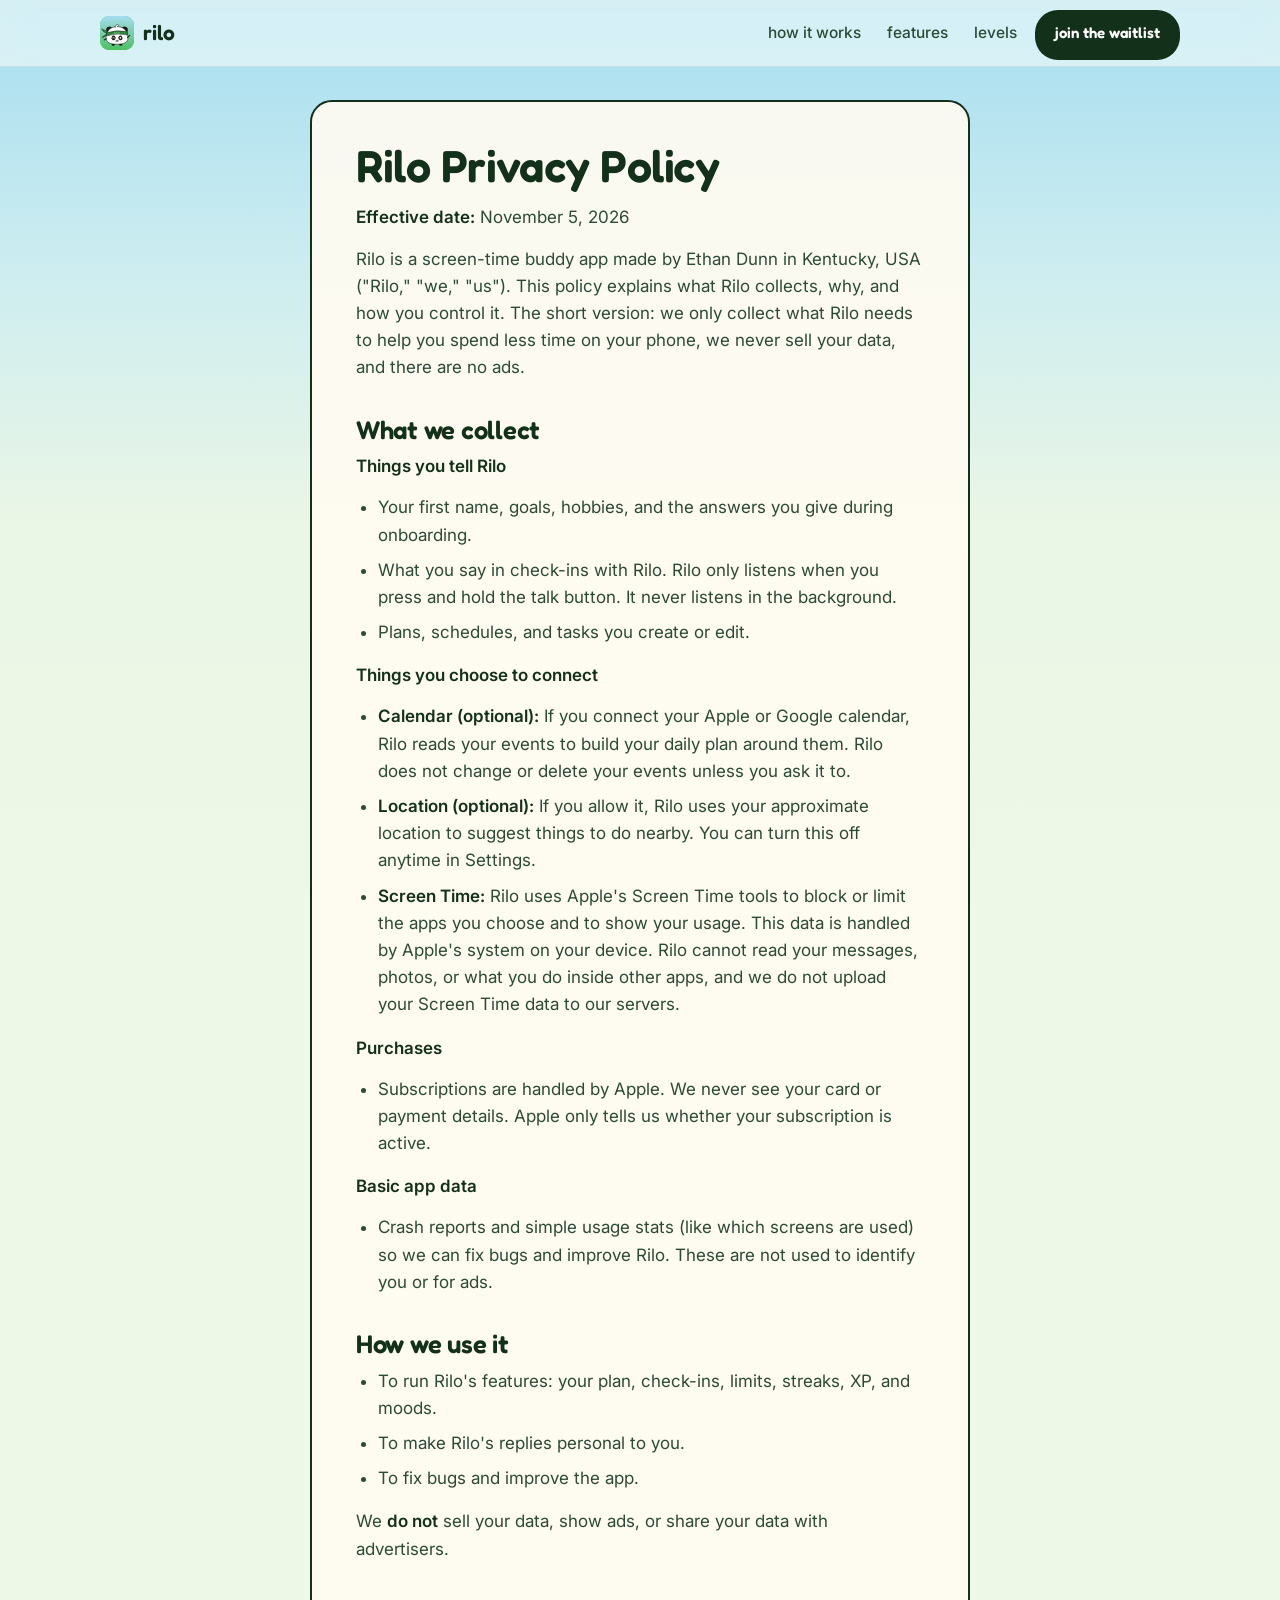
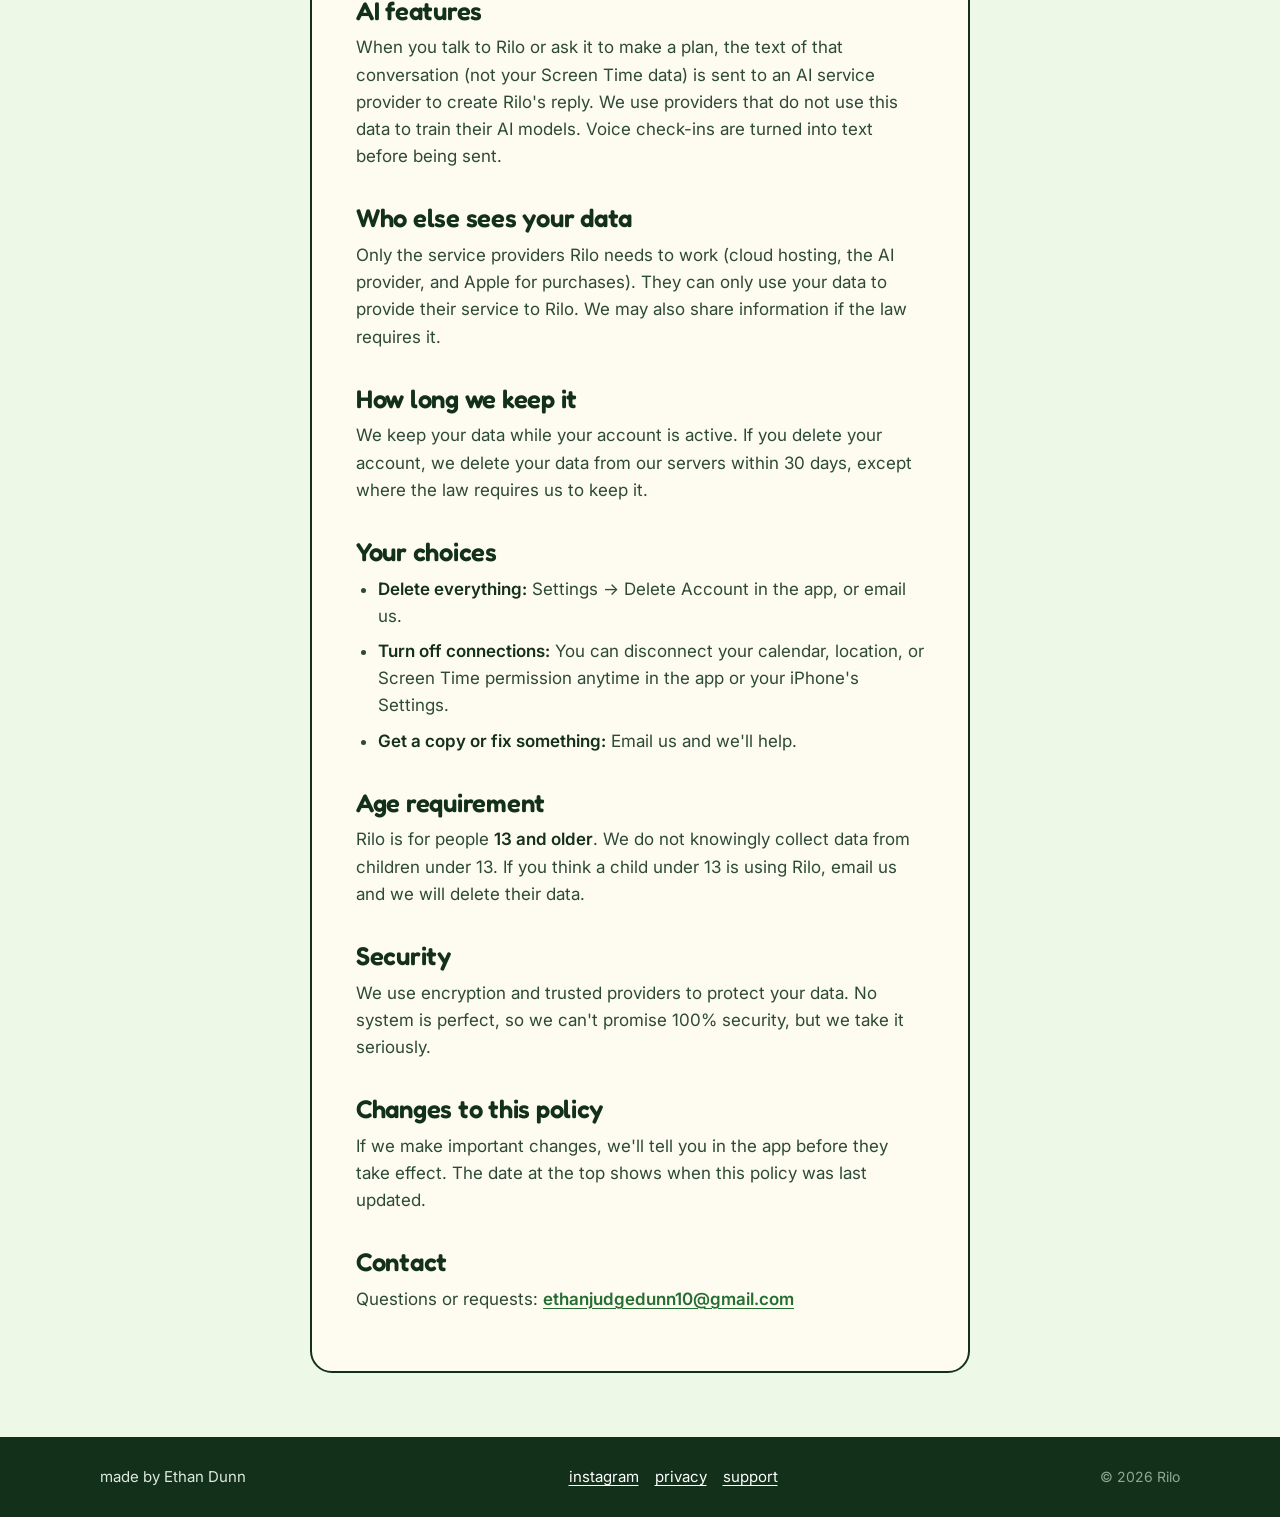
==== privacy/index.html @ 08d53e25 "Add privacy and support pages, linked from the footer Co-Authored-By: Claude Opus 5.5 <noreply@anthr" ====
<!doctype html>
<html lang="en">
<head>
<meta charset="utf-8">
<meta name="viewport" content="width=device-width, initial-scale=1, viewport-fit=cover">
<title>Privacy Policy · Rilo</title>
<meta name="description" content="Rilo's privacy policy: what Rilo collects, why, and how you control it.">
<meta name="theme-color" content="#A6DDF0">

<link rel="icon" href="/img/favicon.svg" type="image/svg+xml">
<link rel="icon" href="/img/favicon-32.png" sizes="32x32">
<link rel="apple-touch-icon" href="/img/apple-touch-icon.png">

<link rel="preconnect" href="https://fonts.googleapis.com">
<link rel="preconnect" href="https://fonts.gstatic.com" crossorigin>
<link href="https://fonts.googleapis.com/css2?family=Fredoka:wght@500;600;700&family=Inter:wght@400;500;600;700&display=swap" rel="stylesheet">
<link rel="stylesheet" href="/css/style.css">
</head>
<body>

<a class="skip-link" href="#main">skip to content</a>

<div class="world" aria-hidden="true">
  <div class="sky is-on" data-theme="grass"></div>
</div>

<header class="nav">
  <div class="nav__in">
    <a class="nav__brand" href="/">
      <img src="/img/favicon.svg" alt="" width="34" height="34" class="nav__icon">
      <span>rilo</span>
    </a>
    <nav class="nav__links" aria-label="sections">
      <a href="/#how">how it works</a>
      <a href="/#features">features</a>
      <a href="/#levels">levels</a>
    </nav>
    <a class="btn btn--sm nav__wait" href="/#waitlist">join the waitlist</a>
  </div>
</header>

<main id="main" class="doc">
  <div class="wrap wrap--narrow">
    <article class="doc__card">

<h1>Rilo Privacy Policy</h1>

<p><strong>Effective date:</strong> November 5, 2026</p>

<p>Rilo is a screen-time buddy app made by Ethan Dunn in Kentucky, USA ("Rilo," "we," "us"). This policy explains what Rilo collects, why, and how you control it. The short version: we only collect what Rilo needs to help you spend less time on your phone, we never sell your data, and there are no ads.</p>

<h2>What we collect</h2>

<p><strong>Things you tell Rilo</strong></p>
<ul>
  <li>Your first name, goals, hobbies, and the answers you give during onboarding.</li>
  <li>What you say in check-ins with Rilo. Rilo only listens when you press and hold the talk button. It never listens in the background.</li>
  <li>Plans, schedules, and tasks you create or edit.</li>
</ul>

<p><strong>Things you choose to connect</strong></p>
<ul>
  <li><strong>Calendar (optional):</strong> If you connect your Apple or Google calendar, Rilo reads your events to build your daily plan around them. Rilo does not change or delete your events unless you ask it to.</li>
  <li><strong>Location (optional):</strong> If you allow it, Rilo uses your approximate location to suggest things to do nearby. You can turn this off anytime in Settings.</li>
  <li><strong>Screen Time:</strong> Rilo uses Apple's Screen Time tools to block or limit the apps you choose and to show your usage. This data is handled by Apple's system on your device. Rilo cannot read your messages, photos, or what you do inside other apps, and we do not upload your Screen Time data to our servers.</li>
</ul>

<p><strong>Purchases</strong></p>
<ul>
  <li>Subscriptions are handled by Apple. We never see your card or payment details. Apple only tells us whether your subscription is active.</li>
</ul>

<p><strong>Basic app data</strong></p>
<ul>
  <li>Crash reports and simple usage stats (like which screens are used) so we can fix bugs and improve Rilo. These are not used to identify you or for ads.</li>
</ul>

<h2>How we use it</h2>
<ul>
  <li>To run Rilo's features: your plan, check-ins, limits, streaks, XP, and moods.</li>
  <li>To make Rilo's replies personal to you.</li>
  <li>To fix bugs and improve the app.</li>
</ul>

<p>We <strong>do not</strong> sell your data, show ads, or share your data with advertisers.</p>

<h2>AI features</h2>
<p>When you talk to Rilo or ask it to make a plan, the text of that conversation (not your Screen Time data) is sent to an AI service provider to create Rilo's reply. We use providers that do not use this data to train their AI models. Voice check-ins are turned into text before being sent.</p>

<h2>Who else sees your data</h2>
<p>Only the service providers Rilo needs to work (cloud hosting, the AI provider, and Apple for purchases). They can only use your data to provide their service to Rilo. We may also share information if the law requires it.</p>

<h2>How long we keep it</h2>
<p>We keep your data while your account is active. If you delete your account, we delete your data from our servers within 30 days, except where the law requires us to keep it.</p>

<h2>Your choices</h2>
<ul>
  <li><strong>Delete everything:</strong> Settings → Delete Account in the app, or email us.</li>
  <li><strong>Turn off connections:</strong> You can disconnect your calendar, location, or Screen Time permission anytime in the app or your iPhone's Settings.</li>
  <li><strong>Get a copy or fix something:</strong> Email us and we'll help.</li>
</ul>

<h2>Age requirement</h2>
<p>Rilo is for people <strong>13 and older</strong>. We do not knowingly collect data from children under 13. If you think a child under 13 is using Rilo, email us and we will delete their data.</p>

<h2>Security</h2>
<p>We use encryption and trusted providers to protect your data. No system is perfect, so we can't promise 100% security, but we take it seriously.</p>

<h2>Changes to this policy</h2>
<p>If we make important changes, we'll tell you in the app before they take effect. The date at the top shows when this policy was last updated.</p>

<h2>Contact</h2>
<p>Questions or requests: <strong><a href="mailto:ethanjudgedunn10@gmail.com">ethanjudgedunn10@gmail.com</a></strong></p>

    </article>
  </div>
</main>

<footer class="foot">
  <div class="wrap foot__in">
    <p>made by Ethan Dunn</p>
    <p class="foot__links">
      <a href="https://instagram.com/ethandunnofficial" target="_blank" rel="noopener">instagram</a>
      <a href="/privacy">privacy</a>
      <a href="/support">support</a>
    </p>
    <p class="foot__c">© 2026 Rilo</p>
  </div>
</footer>

</body>
</html>
---- css/style.css ----
/* ───────────────────────────────────────────────────────────
   Rilo — marketing site
   One fixed "world" behind the page wears Rilo's app themes
   (lib/themes.js: grass, bamboo, sakura, sunset, snow). Each
   full-screen scene picks a theme; the world crossfades to it
   and the scene's content fades in.
   ─────────────────────────────────────────────────────────── */

:root{
  --ink:#12301A;
  --ink-2:#2C4A36;
  --ink-3:#3D5A46;
  --card:#FFFBF1;
  --line:#12301A;
  --green-ink:#246E31;

  --radius:22px;
  --wrap:1120px;
  --hills:clamp(104px,13vw,168px);

  --shadow:0 22px 44px rgba(18,48,26,.22);
  --ease:cubic-bezier(.22,.8,.3,1);
}

*,*::before,*::after{box-sizing:border-box}
[hidden]{display:none !important}

html{
  scroll-behavior:smooth;
  scroll-padding-top:70px;
  -webkit-text-size-adjust:100%;
}

body{
  margin:0;
  /* the world paints the real background; this is only the fallback */
  background:#EEF8E6;
  color:var(--ink);
  font-family:Inter,system-ui,-apple-system,"Segoe UI",sans-serif;
  font-size:17px;
  line-height:1.6;
  overflow-x:hidden;
}

h1,h2,h3{
  font-family:Fredoka,Inter,system-ui,sans-serif;
  font-weight:600;
  line-height:1.08;
  letter-spacing:-.01em;
  margin:0;
  text-wrap:balance;
}
h2{font-size:clamp(2rem,6.4vw,3.1rem)}

img{max-width:100%;height:auto;display:block}
a{color:inherit}

.skip-link{
  position:absolute;left:0;top:-80px;z-index:200;
  background:var(--ink);color:#fff;padding:12px 18px;border-radius:0 0 12px 0;
  font-weight:600;
}
.skip-link:focus{top:0}

:focus-visible{outline:3px solid var(--ink);outline-offset:3px;border-radius:6px}

.wrap{width:100%;max-width:var(--wrap);margin-inline:auto;padding-inline:20px}
.wrap--narrow{max-width:700px}
.center{text-align:center}

.sr-only{
  position:absolute;width:1px;height:1px;padding:0;margin:-1px;overflow:hidden;
  clip:rect(0 0 0 0);white-space:nowrap;border:0;
}

/* ───────────────────────── buttons ───────────────────────── */

.btn{
  display:inline-flex;align-items:center;justify-content:center;gap:8px;
  font-family:Fredoka,sans-serif;font-weight:600;
  text-decoration:none;
  background:var(--ink);color:#fff;
  border:2px solid var(--line);
  border-radius:999px;
  box-shadow:0 4px 0 var(--line);
  transition:transform .12s ease,box-shadow .12s ease;
  cursor:pointer;
}
.btn--sm{font-size:15px;padding:9px 18px;min-height:42px}
.btn--lg{font-size:19px;padding:14px 28px;min-height:56px}
.btn:hover{transform:translateY(2px);box-shadow:0 2px 0 var(--line)}
.btn:active{transform:translateY(4px);box-shadow:0 0 0 var(--line)}
.btn--ghost{background:var(--card);color:var(--ink)}

/* ───────────────────────── nav ───────────────────────── */

.nav{
  position:fixed;top:0;left:0;right:0;z-index:100;
  background:rgba(255,253,246,.55);
  backdrop-filter:blur(14px) saturate(1.2);
  -webkit-backdrop-filter:blur(14px) saturate(1.2);
  border-bottom:1px solid rgba(18,48,26,.08);
}
.nav__in{
  width:100%;max-width:var(--wrap);margin-inline:auto;
  padding:10px 20px;
  display:flex;align-items:center;gap:18px;
}
.nav__brand{
  display:flex;align-items:center;gap:9px;
  font-family:Fredoka,sans-serif;font-weight:600;font-size:21px;
  text-decoration:none;margin-right:auto;
}
.nav__icon{border-radius:9px}
.nav__links{display:none;gap:26px;font-weight:500;font-size:15.5px}
.nav__links a{text-decoration:none;color:var(--ink-2)}
.nav__links a:hover{color:var(--ink)}
@media (min-width:860px){.nav__links{display:flex}}

/* the scene dots down the right edge */
.dots{display:none}
@media (min-width:1000px){
  .dots{
    position:fixed;right:22px;top:50%;transform:translateY(-50%);z-index:90;
    display:flex;flex-direction:column;gap:12px;
  }
  .dots a{
    display:block;width:11px;height:11px;border-radius:50%;
    border:2px solid var(--ink);background:transparent;
    transition:background .3s ease,transform .3s var(--ease);
  }
  .dots a.is-on{background:var(--ink);transform:scale(1.25)}
  .dots a:hover{background:rgba(18,48,26,.35)}
}

/* ───────────────────────── the world ───────────────────────── */

.world{position:fixed;inset:0;z-index:-1;pointer-events:none;overflow:hidden}

.sky{
  position:absolute;inset:0;
  opacity:0;
  transition:opacity 1.2s ease;
}
.sky.is-on{opacity:1}
/* decor in a hidden theme doesn't need to keep moving */
.sky:not(.is-on) *{animation-play-state:paused !important}

.sky[data-theme="grass"] {background:linear-gradient(180deg,#A6DDF0 0%,#CDEDF0 30%,#EAF6E6 58%,#EEF8E6 100%)}
.sky[data-theme="bamboo"]{background:linear-gradient(180deg,#FFD7A3 0%,#FFE8C4 26%,#F8F1D9 54%,#EAF5E2 100%)}
.sky[data-theme="sakura"]{background:linear-gradient(180deg,#FFD3E0 0%,#FFE6EE 30%,#FFF4F2 58%,#F1F7EA 100%)}
.sky[data-theme="sunset"]{background:linear-gradient(180deg,#FFB08A 0%,#FFCBA4 28%,#FFE3C8 52%,#F3E9DA 100%)}
.sky[data-theme="snow"]  {background:linear-gradient(180deg,#C9E6FA 0%,#E0F0FB 34%,#F2F8FC 62%,#F6FAFD 100%)}

/* each theme's things drift in slightly as it arrives */
.sky .deco{transform:scale(1.04);transition:transform 1.6s var(--ease)}
.sky.is-on .deco{transform:none}

.w-sun{
  position:absolute;border-radius:50%;
  width:var(--s);height:var(--s);
  background:var(--core);
  box-shadow:0 0 0 calc(var(--s) * .28) var(--glow);
  animation:sun-glow 6s ease-in-out infinite;
}
/* on a phone the high suns tuck into the corner, clear of the headlines */
@media (max-width:759px){
  .w-sun--top{scale:.7;translate:40% -40%}
  .w-sun--top[style*="left"]{translate:-40% -40%}
}

.w-hills{position:absolute;left:0;right:0;bottom:-1px;height:var(--hills)}
.w-hills svg{position:absolute;inset:0;width:100%;height:100%;display:block}
.w-rilo{
  position:absolute;left:5%;bottom:46%;
  width:clamp(64px,8vw,112px);
  filter:drop-shadow(0 6px 10px rgba(18,48,26,.18));
}

.w-bamboo{position:absolute;bottom:0;width:60px;height:auto;transform-origin:50% 100%}
.w-sway{animation:bamboo-sway var(--d,7s) ease-in-out infinite;transform-origin:50% 100%}

.w-branch{
  position:absolute;top:56px;right:-6px;
  width:clamp(220px,32vw,420px);
  transform:scaleX(-1);
}
.w-branch svg{display:block;width:100%;height:auto}

.w-birds{position:absolute;top:16%;left:8%;width:clamp(160px,20vw,280px)}
@media (max-width:759px){.w-birds{top:auto;bottom:calc(var(--hills) + 34%);left:2%;width:130px}}

.w-fall{
  position:absolute;top:0;
  animation:leaf-fall var(--d,13s) linear var(--delay,0s) infinite both;
}
.w-fly{position:absolute;animation:butterfly var(--d,14s) ease-in-out var(--delay,0s) infinite}
.w-fly svg g{transform-origin:11px 8px;animation:flap .35s ease-in-out infinite alternate}

/* ───────────────────────── scenes ───────────────────────── */

.scene{
  position:relative;
  min-height:100vh;min-height:100svh;
  display:flex;align-items:center;
  padding:92px 0 calc(var(--hills) + 24px);
}
.scene > .wrap{width:100%}

/* the fade: everything marked .fx slides up into place when its scene
   arrives, staggered by --i, and fades back out when the scene leaves */
.fx{
  opacity:0;
  transform:translateY(28px);
  transition:
    opacity .8s ease calc(var(--i,0) * 90ms),
    transform .9s var(--ease) calc(var(--i,0) * 90ms);
}
.scene.is-in .fx{opacity:1;transform:none}
/* leaving is quicker and unstaggered so it never lags behind the scroll */
.scene:not(.is-in) .fx{transition-duration:.45s;transition-delay:0s}

.label{
  font-family:Fredoka,sans-serif;
  font-size:12.5px;font-weight:600;
  letter-spacing:.13em;text-transform:uppercase;
  color:var(--green-ink);
  margin:0 0 10px;
}
.lede{color:var(--ink-3);margin:14px 0 0;font-size:1.08rem}

/* ─────────────── the iPhone mockup ───────────────
   The screen is exactly the screenshot's shape (780×1688), so nothing
   is cropped; the bezel is an even border around it. That makes the
   whole phone ~2.08:1, the shape of a real iPhone 15/16. */

.phone{
  position:relative;
  width:100%;
  padding:3.4%;
  background:#0E1510;
  border-radius:16% / 7.7%;
  box-shadow:var(--shadow),0 0 0 1.5px rgba(255,255,255,.22) inset;
}
.phone__screen{
  position:relative;
  aspect-ratio:780/1688;
  border-radius:13.5% / 6.25%;
  overflow:hidden;
  background:#A6DDF0;
  /* keeps the rounded clip on Safari while children animate */
  isolation:isolate;
}
.phone__screen img{
  position:absolute;inset:0;
  width:100%;height:100%;
  object-fit:cover;
}
.phone__island{
  position:absolute;z-index:2;
  top:2.9%;left:50%;transform:translateX(-50%);
  width:27%;aspect-ratio:3.4/1;
  background:#0E1510;
  border-radius:999px;
}

/* screens that crossfade inside one phone */
.scr{opacity:0;transform:scale(1.03);transition:opacity .7s ease,transform 1.2s var(--ease)}
.scr.is-on{opacity:1;transform:none}

/* ───────────────────────── 1 · hero ───────────────────────── */

.scene--hero{padding-top:96px}
.hero{text-align:center}
.hero__title{font-size:clamp(2.4rem,9vw,4.4rem)}
.hero__sub{
  margin:14px auto 0;max-width:30ch;
  font-size:clamp(1.05rem,3.6vw,1.28rem);
  color:var(--ink-2);
}
.hero__cta{
  margin-top:24px;
  display:flex;flex-direction:column;align-items:center;gap:12px;
}
@media (min-width:620px){.hero__cta{flex-direction:row;justify-content:center;gap:14px}}

.fan{
  margin-top:34px;
  display:flex;align-items:flex-end;justify-content:center;
}
.fan__front{z-index:3;width:min(40vw,200px)}
.fan__side{z-index:1;width:min(29vw,160px)}
.fan__side--l{margin-right:-9%}
.fan__side--r{margin-left:-9%}
.fan__side--l .phone{transform:rotate(-8deg)}
.fan__side--r .phone{transform:rotate(8deg)}
@media (min-width:760px){
  .fan__front{width:230px}
  .fan__side{width:185px}
  .fan__side--l{margin-right:-30px}
  .fan__side--r{margin-left:-30px}
}

/* ───────────────────── split scenes ───────────────────── */

.split{display:grid;gap:30px;align-items:center}
.split__text{text-align:center;min-width:0}
.split__art{display:flex;justify-content:center}
.split__art .phone{width:min(48vw,205px)}

@media (min-width:860px){
  .split{grid-template-columns:1.1fr 1fr;gap:64px}
  .split__text{text-align:left}
  .split--flip .split__text{order:2}
  .split--flip .split__art{order:1}
  .split__art .phone{width:245px}
}
/* short screens (landscape laptops): keep the phone inside the view */
@media (min-width:860px) and (max-height:760px){
  .split__art .phone{width:210px}
}

/* ── the step / feature tabs that drive the phone ── */
.tabs{
  list-style:none;margin:26px 0 0;padding:0;
  display:grid;gap:10px;
  text-align:left;
}
.tab{
  position:relative;overflow:hidden;
  width:100%;
  display:flex;align-items:flex-start;gap:14px;
  padding:14px 16px;
  font:inherit;color:inherit;text-align:left;
  background:rgba(255,251,241,.55);
  border:2px solid transparent;
  border-radius:18px;
  cursor:pointer;
  transition:background .35s ease,border-color .35s ease,box-shadow .35s ease;
}
.tab:hover{background:rgba(255,251,241,.8)}
.tab.is-on{
  background:var(--card);
  border-color:var(--line);
  box-shadow:0 4px 0 var(--line);
}
.tab__num{
  flex:0 0 auto;
  width:32px;height:32px;
  display:grid;place-items:center;
  border-radius:50%;
  background:rgba(18,48,26,.12);color:var(--ink);
  font-family:Fredoka,sans-serif;font-weight:600;font-size:16px;
  transition:background .35s ease,color .35s ease;
}
.tab.is-on .tab__num{background:var(--ink);color:#fff}
.tab__body{display:block;min-width:0}
.tab__body b{
  display:block;
  font-family:Fredoka,sans-serif;font-weight:600;font-size:1.15rem;line-height:1.25;
  padding-top:3px;
}
/* the description only opens on the active tab, which keeps the scene short */
.tab__body > span{
  display:block;
  max-height:0;overflow:hidden;opacity:0;
  color:var(--ink-3);font-size:15.5px;line-height:1.45;
  transition:max-height .5s var(--ease),opacity .35s ease,margin .5s var(--ease);
}
.tab.is-on .tab__body > span{max-height:5em;opacity:1;margin-top:4px}

/* the progress line along the bottom of the active tab */
.tab::after{
  content:"";
  position:absolute;left:0;bottom:0;height:3px;width:100%;
  background:var(--green-ink);
  transform:scaleX(0);transform-origin:left;
}
.tab.is-timing::after{animation:tab-fill var(--cycle,4s) linear forwards}
@keyframes tab-fill{to{transform:scaleX(1)}}

/* ───────────────────── 5 · moods + levels ───────────────────── */

.moods{
  list-style:none;margin:26px auto 0;padding:0;
  display:grid;grid-template-columns:repeat(4,1fr);
  gap:10px;max-width:560px;
}
.moods li{
  background:var(--card);
  border:2px solid var(--line);
  border-radius:18px;
  box-shadow:0 4px 0 var(--line);
  padding:10px 4px 8px;
}
.moods img{width:min(16vw,76px);margin:0 auto 4px}
.moods span{font-family:Fredoka,sans-serif;font-weight:600;font-size:13.5px;color:var(--ink-2)}

.sub-h{font-size:clamp(1.5rem,4.6vw,2.1rem);margin-top:44px}

.skins{
  list-style:none;margin:20px calc(50% - 50vw) 0;padding:6px 20px 14px;
  display:flex;gap:12px;
  overflow-x:auto;
  scroll-snap-type:x proximity;
  -webkit-overflow-scrolling:touch;
  scrollbar-width:none;
}
.skins::-webkit-scrollbar{display:none}
.skins li{
  flex:0 0 auto;width:104px;
  scroll-snap-align:center;
  background:var(--card);
  border:2px solid var(--line);
  border-radius:18px;
  box-shadow:0 4px 0 var(--line);
  padding:10px 6px 8px;
}
.skins li.is-max{background:#FFF3C9}
.skins img{width:66px;margin:0 auto 4px}
.skins b{display:block;font-family:Fredoka,sans-serif;font-weight:600;font-size:13px;line-height:1.2}
.skins small{display:block;font-size:12px;color:var(--ink-3);margin-top:2px}
@media (min-width:860px){
  .skins{padding-inline:max(20px,calc(50vw - var(--wrap)/2))}
}

/* ───────────────────── 6 · waitlist + faq ───────────────────── */

.scene--end{align-items:flex-start;padding-top:110px}
.end__rilo{width:clamp(110px,22vw,150px);margin:0 auto 14px}
.wait .lede{max-width:40ch;margin-inline:auto}

.wait__form{
  display:flex;flex-direction:column;gap:12px;
  max-width:540px;margin:22px auto 0;
}
.wait__form input{
  flex:1 1 auto;min-width:0;
  font-family:Inter,sans-serif;font-size:17px;
  color:var(--ink);
  background:var(--card);
  border:2px solid var(--line);
  border-radius:999px;
  box-shadow:0 4px 0 var(--line);
  padding:0 22px;min-height:56px;
}
.wait__form input::placeholder{color:#7D9185}
.wait__form input[aria-invalid="true"]{border-color:#B3261E}
.wait__form .btn{flex:0 0 auto}
@media (min-width:620px){.wait__form{flex-direction:row;align-items:stretch}}

.wait__error{margin:14px auto 0;max-width:540px;font-size:15px;font-weight:500;color:#8C1D18}
.wait__done p{
  margin:22px 0 0;
  font-family:Fredoka,sans-serif;font-weight:600;
  font-size:clamp(1.2rem,4.4vw,1.5rem);
}

.soon{
  display:inline-block;margin:0 0 14px;padding:6px 14px;border-radius:999px;
  background:var(--card);color:var(--ink);border:2px solid var(--ink);
  font-family:Fredoka,sans-serif;font-weight:600;font-size:14px;letter-spacing:.02em;
}

.price{
  margin:30px auto 0;max-width:36ch;
  font-family:Fredoka,sans-serif;font-weight:500;
  font-size:clamp(1.05rem,3.6vw,1.3rem);
  line-height:1.45;color:var(--ink-2);
}
.price strong{font-weight:600;color:var(--ink)}

.faq{display:grid;gap:10px;margin-top:30px;text-align:left}
.q{
  background:rgba(255,251,241,.9);
  border:2px solid var(--line);
  border-radius:18px;
  overflow:hidden;
}
.q summary{
  padding:14px 50px 14px 18px;
  cursor:pointer;
  font-family:Fredoka,sans-serif;font-weight:600;font-size:1.04rem;
  position:relative;list-style:none;
}
.q summary::-webkit-details-marker{display:none}
.q summary::after{
  content:"";
  position:absolute;right:20px;top:50%;
  width:14px;height:14px;
  background:
    linear-gradient(var(--ink),var(--ink)) center/14px 2.5px no-repeat,
    linear-gradient(var(--ink),var(--ink)) center/2.5px 14px no-repeat;
  transform:translateY(-50%);
  transition:transform .25s ease;
}
.q[open] summary::after{
  background:linear-gradient(var(--ink),var(--ink)) center/14px 2.5px no-repeat;
  transform:translateY(-50%) rotate(180deg);
}
.q p{margin:0;padding:0 18px 16px;color:var(--ink-3)}

/* ─────────────── doc pages (/privacy, /support) ─────────────── */

.doc{padding:100px 0 64px}
.doc__card{
  background:rgba(255,251,241,.92);
  border:2px solid var(--line);
  border-radius:var(--radius);
  padding:28px 20px 32px;
}
@media (min-width:620px){.doc__card{padding:40px 44px 44px}}
.doc h1{font-size:clamp(2rem,6.4vw,2.8rem);margin-bottom:14px}
.doc h2{font-size:clamp(1.35rem,4vw,1.6rem);margin:34px 0 10px}
.doc p{margin:0 0 14px;color:var(--ink-2)}
.doc ul{margin:0 0 16px;padding-left:22px;color:var(--ink-2)}
.doc li{margin:0 0 8px}
.doc strong{color:var(--ink);font-weight:600}
.doc a{color:var(--green-ink);text-underline-offset:3px;overflow-wrap:anywhere}

.foot__links{display:flex;gap:16px;justify-content:center}

/* ───────────────────────── footer ───────────────────────── */

.foot{position:relative;background:var(--ink);color:#DCE9DE;padding:28px 0}
.foot__in{display:flex;flex-direction:column;align-items:center;gap:7px;text-align:center;font-size:15px}
.foot p{margin:0}
.foot a{color:#fff;text-decoration:underline;text-underline-offset:3px}
.foot__c{color:#8FA894;font-size:14px}
@media (min-width:620px){.foot__in{flex-direction:row;justify-content:space-between}}

/* ───────────────────────── motion ───────────────────────── */

.float{animation:float 6.5s ease-in-out infinite}
@keyframes float{0%,100%{translate:0 0}50%{translate:0 -12px}}

@keyframes sun-glow{
  0%,100%{opacity:.9;transform:scale(1)}
  50%{opacity:1;transform:scale(1.04)}
}
@keyframes bamboo-sway{
  0%,100%{transform:rotate(-1.2deg)}
  50%{transform:rotate(1.2deg)}
}
@keyframes leaf-fall{
  0%{transform:translate3d(0,-40px,0) rotate(0deg);opacity:0}
  10%{opacity:1}
  50%{transform:translate3d(26px,50vh,0) rotate(160deg)}
  90%{opacity:1}
  100%{transform:translate3d(-10px,105vh,0) rotate(320deg);opacity:0}
}
@keyframes flap{from{transform:scaleX(1)}to{transform:scaleX(.35)}}
@keyframes butterfly{
  0%{transform:translate3d(0,0,0)}
  25%{transform:translate3d(90px,-40px,0)}
  50%{transform:translate3d(160px,10px,0)}
  75%{transform:translate3d(60px,50px,0)}
  100%{transform:translate3d(0,0,0)}
}

/* everything above is decoration — switch it all off on request */
@media (prefers-reduced-motion:reduce){
  html{scroll-behavior:auto}
  .fx{opacity:1;transform:none;transition:none}
  .float{animation:none}
  .w-fall,.w-fly{display:none}
  *,*::before,*::after{
    animation-duration:.001ms !important;
    animation-iteration-count:1 !important;
    transition-duration:.001ms !important;
  }
}
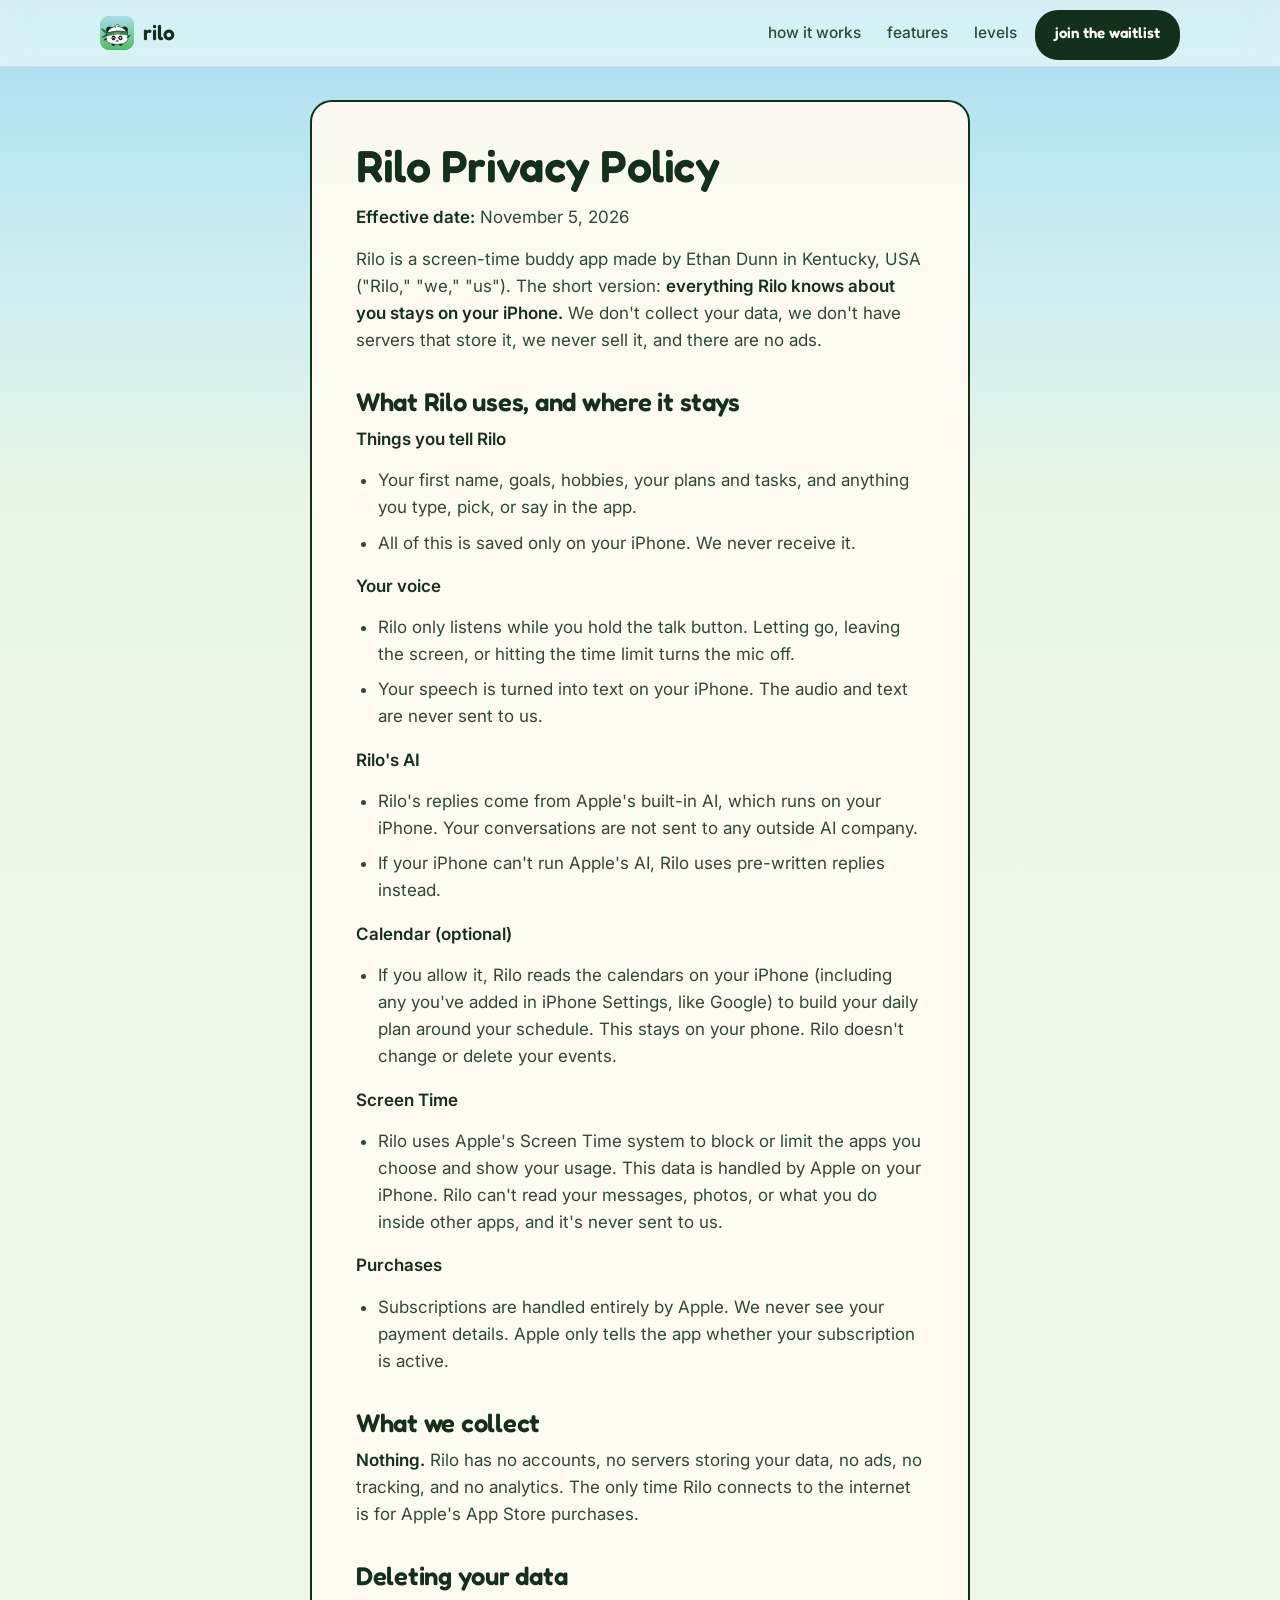
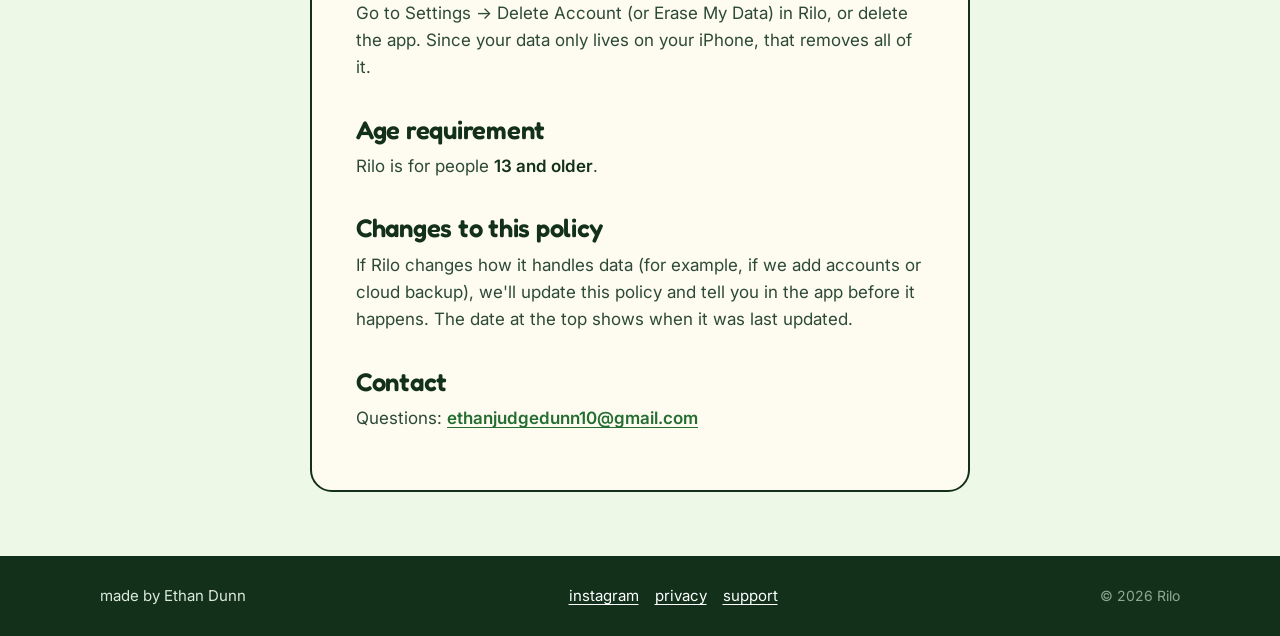
==== commit d641c5ea: "Privacy and support pages: new text (everything stays on the iPhone) Co-Authored-By: Claude Opus 5.5" ====
--- a/privacy/index.html
+++ b/privacy/index.html
@@ -4,7 +4,7 @@
 <meta charset="utf-8">
 <meta name="viewport" content="width=device-width, initial-scale=1, viewport-fit=cover">
 <title>Privacy Policy · Rilo</title>
-<meta name="description" content="Rilo's privacy policy: what Rilo collects, why, and how you control it.">
+<meta name="description" content="Rilo's privacy policy: everything Rilo knows about you stays on your iPhone.">
 <meta name="theme-color" content="#A6DDF0">
 
 <link rel="icon" href="/img/favicon.svg" type="image/svg+xml">
@@ -47,70 +47,57 @@
 
 <p><strong>Effective date:</strong> November 5, 2026</p>
 
-<p>Rilo is a screen-time buddy app made by Ethan Dunn in Kentucky, USA ("Rilo," "we," "us"). This policy explains what Rilo collects, why, and how you control it. The short version: we only collect what Rilo needs to help you spend less time on your phone, we never sell your data, and there are no ads.</p>
+<p>Rilo is a screen-time buddy app made by Ethan Dunn in Kentucky, USA ("Rilo," "we," "us"). The short version: <strong>everything Rilo knows about you stays on your iPhone.</strong> We don't collect your data, we don't have servers that store it, we never sell it, and there are no ads.</p>
 
-<h2>What we collect</h2>
+<h2>What Rilo uses, and where it stays</h2>
 
 <p><strong>Things you tell Rilo</strong></p>
 <ul>
-  <li>Your first name, goals, hobbies, and the answers you give during onboarding.</li>
-  <li>What you say in check-ins with Rilo. Rilo only listens when you press and hold the talk button. It never listens in the background.</li>
-  <li>Plans, schedules, and tasks you create or edit.</li>
+  <li>Your first name, goals, hobbies, your plans and tasks, and anything you type, pick, or say in the app.</li>
+  <li>All of this is saved only on your iPhone. We never receive it.</li>
 </ul>
 
-<p><strong>Things you choose to connect</strong></p>
+<p><strong>Your voice</strong></p>
 <ul>
-  <li><strong>Calendar (optional):</strong> If you connect your Apple or Google calendar, Rilo reads your events to build your daily plan around them. Rilo does not change or delete your events unless you ask it to.</li>
-  <li><strong>Location (optional):</strong> If you allow it, Rilo uses your approximate location to suggest things to do nearby. You can turn this off anytime in Settings.</li>
-  <li><strong>Screen Time:</strong> Rilo uses Apple's Screen Time tools to block or limit the apps you choose and to show your usage. This data is handled by Apple's system on your device. Rilo cannot read your messages, photos, or what you do inside other apps, and we do not upload your Screen Time data to our servers.</li>
+  <li>Rilo only listens while you hold the talk button. Letting go, leaving the screen, or hitting the time limit turns the mic off.</li>
+  <li>Your speech is turned into text on your iPhone. The audio and text are never sent to us.</li>
+</ul>
+
+<p><strong>Rilo's AI</strong></p>
+<ul>
+  <li>Rilo's replies come from Apple's built-in AI, which runs on your iPhone. Your conversations are not sent to any outside AI company.</li>
+  <li>If your iPhone can't run Apple's AI, Rilo uses pre-written replies instead.</li>
+</ul>
+
+<p><strong>Calendar (optional)</strong></p>
+<ul>
+  <li>If you allow it, Rilo reads the calendars on your iPhone (including any you've added in iPhone Settings, like Google) to build your daily plan around your schedule. This stays on your phone. Rilo doesn't change or delete your events.</li>
+</ul>
+
+<p><strong>Screen Time</strong></p>
+<ul>
+  <li>Rilo uses Apple's Screen Time system to block or limit the apps you choose and show your usage. This data is handled by Apple on your iPhone. Rilo can't read your messages, photos, or what you do inside other apps, and it's never sent to us.</li>
 </ul>
 
 <p><strong>Purchases</strong></p>
 <ul>
-  <li>Subscriptions are handled by Apple. We never see your card or payment details. Apple only tells us whether your subscription is active.</li>
+  <li>Subscriptions are handled entirely by Apple. We never see your payment details. Apple only tells the app whether your subscription is active.</li>
 </ul>
 
-<p><strong>Basic app data</strong></p>
-<ul>
-  <li>Crash reports and simple usage stats (like which screens are used) so we can fix bugs and improve Rilo. These are not used to identify you or for ads.</li>
-</ul>
+<h2>What we collect</h2>
+<p><strong>Nothing.</strong> Rilo has no accounts, no servers storing your data, no ads, no tracking, and no analytics. The only time Rilo connects to the internet is for Apple's App Store purchases.</p>
 
-<h2>How we use it</h2>
-<ul>
-  <li>To run Rilo's features: your plan, check-ins, limits, streaks, XP, and moods.</li>
-  <li>To make Rilo's replies personal to you.</li>
-  <li>To fix bugs and improve the app.</li>
-</ul>
-
-<p>We <strong>do not</strong> sell your data, show ads, or share your data with advertisers.</p>
-
-<h2>AI features</h2>
-<p>When you talk to Rilo or ask it to make a plan, the text of that conversation (not your Screen Time data) is sent to an AI service provider to create Rilo's reply. We use providers that do not use this data to train their AI models. Voice check-ins are turned into text before being sent.</p>
-
-<h2>Who else sees your data</h2>
-<p>Only the service providers Rilo needs to work (cloud hosting, the AI provider, and Apple for purchases). They can only use your data to provide their service to Rilo. We may also share information if the law requires it.</p>
-
-<h2>How long we keep it</h2>
-<p>We keep your data while your account is active. If you delete your account, we delete your data from our servers within 30 days, except where the law requires us to keep it.</p>
-
-<h2>Your choices</h2>
-<ul>
-  <li><strong>Delete everything:</strong> Settings → Delete Account in the app, or email us.</li>
-  <li><strong>Turn off connections:</strong> You can disconnect your calendar, location, or Screen Time permission anytime in the app or your iPhone's Settings.</li>
-  <li><strong>Get a copy or fix something:</strong> Email us and we'll help.</li>
-</ul>
+<h2>Deleting your data</h2>
+<p>Go to Settings → Delete Account (or Erase My Data) in Rilo, or delete the app. Since your data only lives on your iPhone, that removes all of it.</p>
 
 <h2>Age requirement</h2>
-<p>Rilo is for people <strong>13 and older</strong>. We do not knowingly collect data from children under 13. If you think a child under 13 is using Rilo, email us and we will delete their data.</p>
-
-<h2>Security</h2>
-<p>We use encryption and trusted providers to protect your data. No system is perfect, so we can't promise 100% security, but we take it seriously.</p>
+<p>Rilo is for people <strong>13 and older</strong>.</p>
 
 <h2>Changes to this policy</h2>
-<p>If we make important changes, we'll tell you in the app before they take effect. The date at the top shows when this policy was last updated.</p>
+<p>If Rilo changes how it handles data (for example, if we add accounts or cloud backup), we'll update this policy and tell you in the app before it happens. The date at the top shows when it was last updated.</p>
 
 <h2>Contact</h2>
-<p>Questions or requests: <strong><a href="mailto:ethanjudgedunn10@gmail.com">ethanjudgedunn10@gmail.com</a></strong></p>
+<p>Questions: <strong><a href="mailto:ethanjudgedunn10@gmail.com">ethanjudgedunn10@gmail.com</a></strong></p>
 
     </article>
   </div>
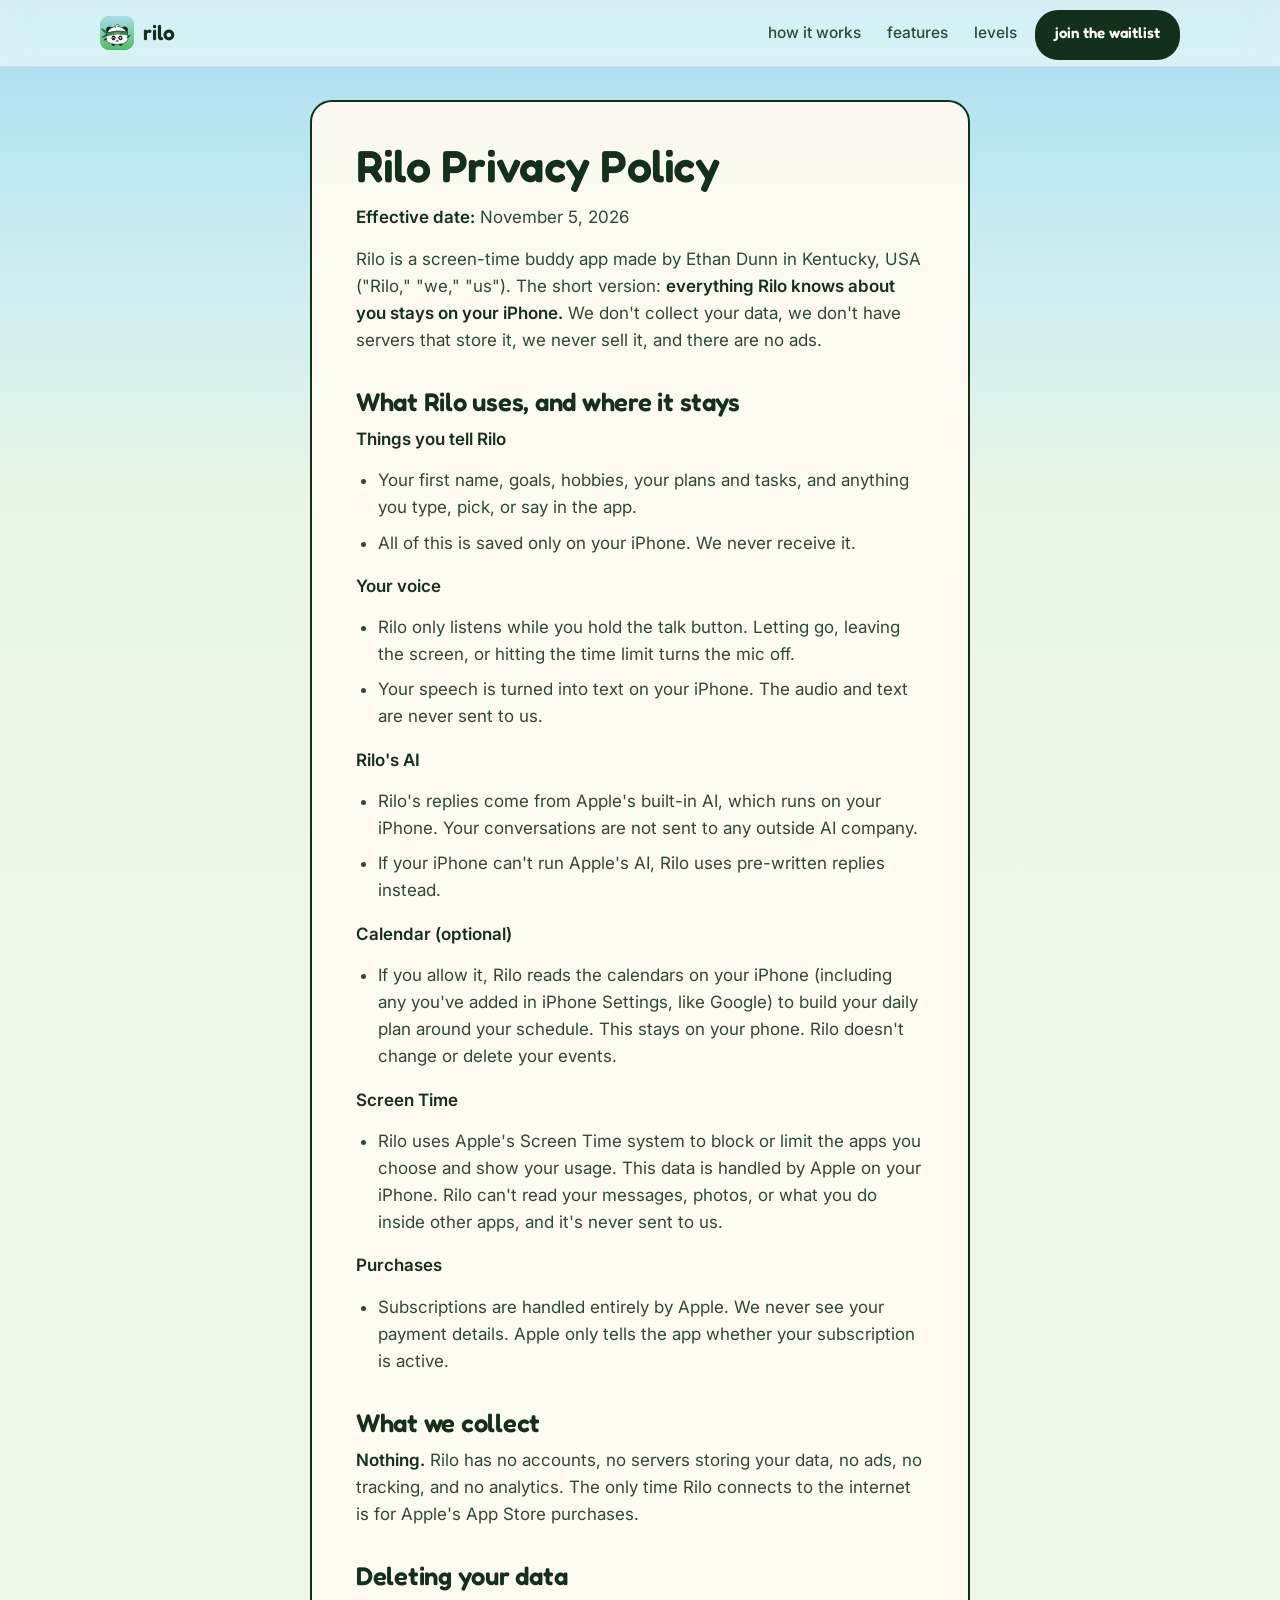
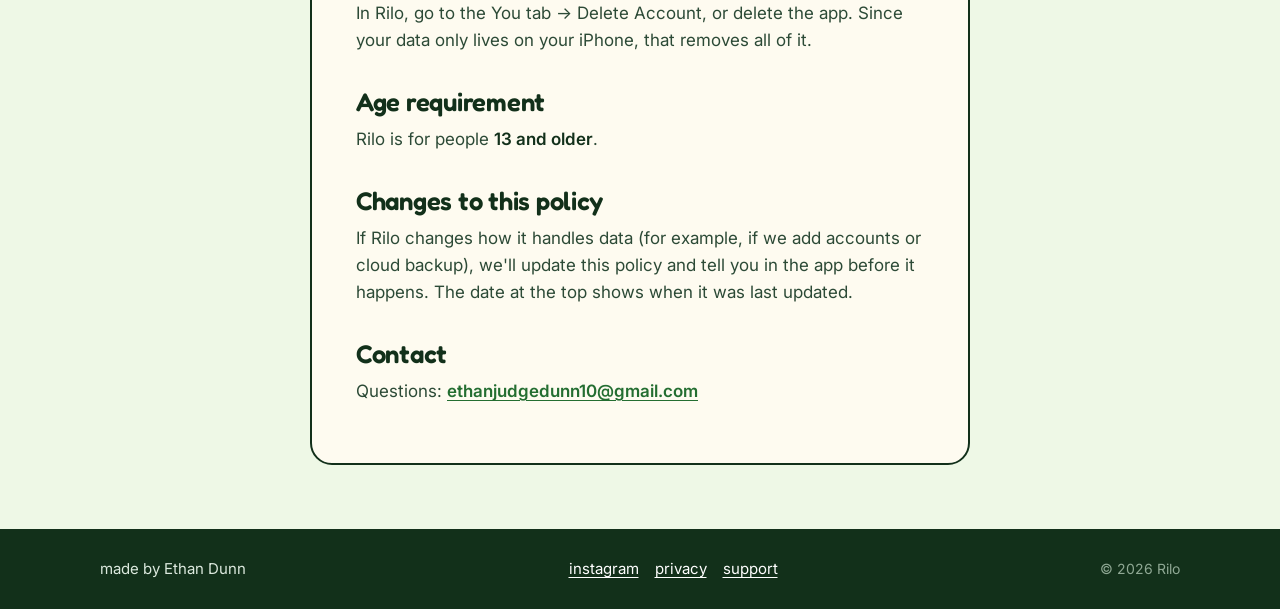
==== commit e34bc1c4: "Privacy + support: point to the You tab (the app has no Settings screen) Co-Authored-By: Claude Opus" ====
--- a/privacy/index.html
+++ b/privacy/index.html
@@ -88,7 +88,7 @@
 <p><strong>Nothing.</strong> Rilo has no accounts, no servers storing your data, no ads, no tracking, and no analytics. The only time Rilo connects to the internet is for Apple's App Store purchases.</p>
 
 <h2>Deleting your data</h2>
-<p>Go to Settings → Delete Account (or Erase My Data) in Rilo, or delete the app. Since your data only lives on your iPhone, that removes all of it.</p>
+<p>In Rilo, go to the You tab → Delete Account, or delete the app. Since your data only lives on your iPhone, that removes all of it.</p>
 
 <h2>Age requirement</h2>
 <p>Rilo is for people <strong>13 and older</strong>.</p>
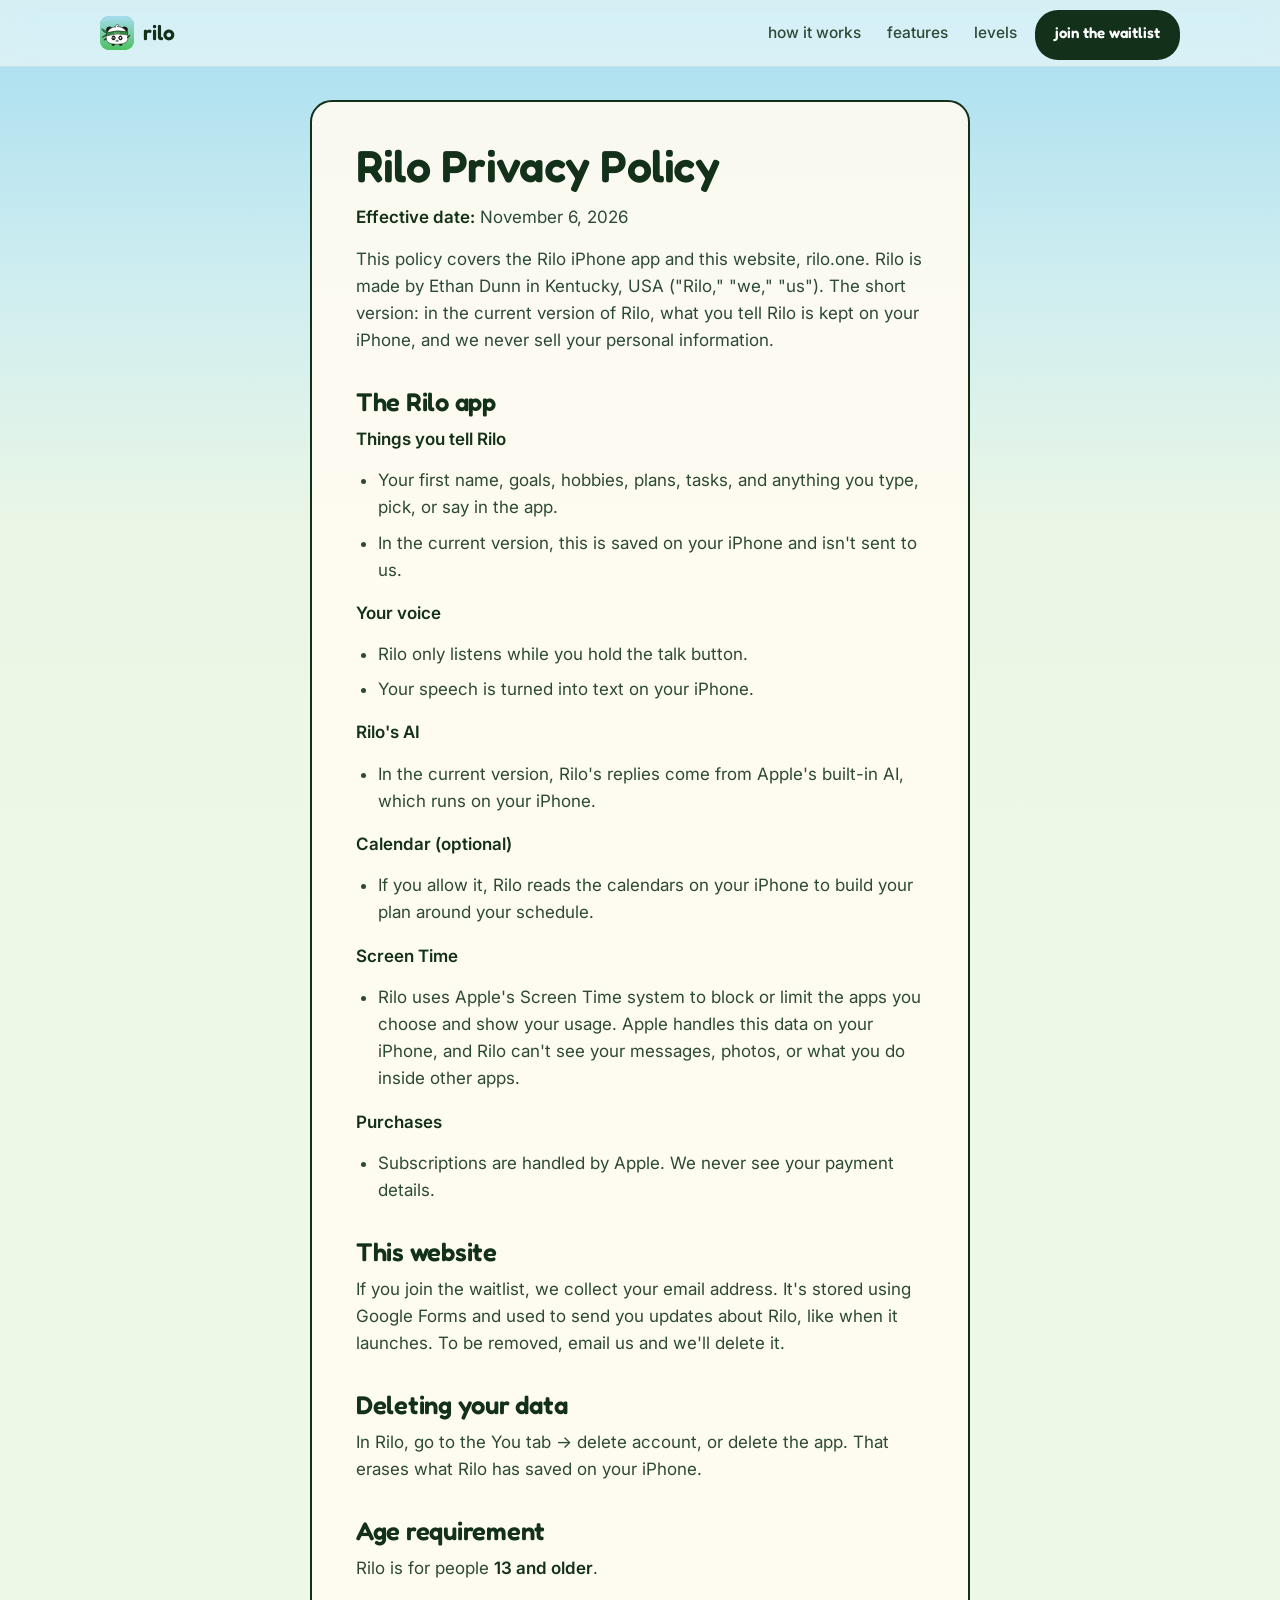
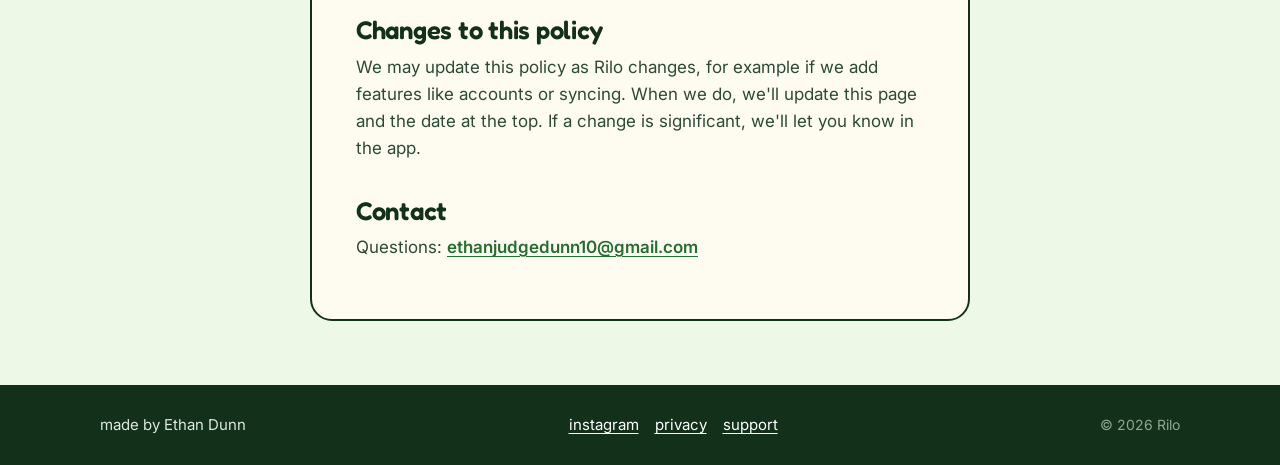
==== commit 2dd6a24c: "Policies: scope to current version, add waitlist section, drop limiting promises; fix pricing copy a" ====
--- a/privacy/index.html
+++ b/privacy/index.html
@@ -45,56 +45,55 @@
 
 <h1>Rilo Privacy Policy</h1>
 
-<p><strong>Effective date:</strong> November 5, 2026</p>
+<p><strong>Effective date:</strong> November 6, 2026</p>
 
-<p>Rilo is a screen-time buddy app made by Ethan Dunn in Kentucky, USA ("Rilo," "we," "us"). The short version: <strong>everything Rilo knows about you stays on your iPhone.</strong> We don't collect your data, we don't have servers that store it, we never sell it, and there are no ads.</p>
+<p>This policy covers the Rilo iPhone app and this website, rilo.one. Rilo is made by Ethan Dunn in Kentucky, USA ("Rilo," "we," "us"). The short version: in the current version of Rilo, what you tell Rilo is kept on your iPhone, and we never sell your personal information.</p>
 
-<h2>What Rilo uses, and where it stays</h2>
+<h2>The Rilo app</h2>
 
 <p><strong>Things you tell Rilo</strong></p>
 <ul>
-  <li>Your first name, goals, hobbies, your plans and tasks, and anything you type, pick, or say in the app.</li>
-  <li>All of this is saved only on your iPhone. We never receive it.</li>
+  <li>Your first name, goals, hobbies, plans, tasks, and anything you type, pick, or say in the app.</li>
+  <li>In the current version, this is saved on your iPhone and isn't sent to us.</li>
 </ul>
 
 <p><strong>Your voice</strong></p>
 <ul>
-  <li>Rilo only listens while you hold the talk button. Letting go, leaving the screen, or hitting the time limit turns the mic off.</li>
-  <li>Your speech is turned into text on your iPhone. The audio and text are never sent to us.</li>
+  <li>Rilo only listens while you hold the talk button.</li>
+  <li>Your speech is turned into text on your iPhone.</li>
 </ul>
 
 <p><strong>Rilo's AI</strong></p>
 <ul>
-  <li>Rilo's replies come from Apple's built-in AI, which runs on your iPhone. Your conversations are not sent to any outside AI company.</li>
-  <li>If your iPhone can't run Apple's AI, Rilo uses pre-written replies instead.</li>
+  <li>In the current version, Rilo's replies come from Apple's built-in AI, which runs on your iPhone.</li>
 </ul>
 
 <p><strong>Calendar (optional)</strong></p>
 <ul>
-  <li>If you allow it, Rilo reads the calendars on your iPhone (including any you've added in iPhone Settings, like Google) to build your daily plan around your schedule. This stays on your phone. Rilo doesn't change or delete your events.</li>
+  <li>If you allow it, Rilo reads the calendars on your iPhone to build your plan around your schedule.</li>
 </ul>
 
 <p><strong>Screen Time</strong></p>
 <ul>
-  <li>Rilo uses Apple's Screen Time system to block or limit the apps you choose and show your usage. This data is handled by Apple on your iPhone. Rilo can't read your messages, photos, or what you do inside other apps, and it's never sent to us.</li>
+  <li>Rilo uses Apple's Screen Time system to block or limit the apps you choose and show your usage. Apple handles this data on your iPhone, and Rilo can't see your messages, photos, or what you do inside other apps.</li>
 </ul>
 
 <p><strong>Purchases</strong></p>
 <ul>
-  <li>Subscriptions are handled entirely by Apple. We never see your payment details. Apple only tells the app whether your subscription is active.</li>
+  <li>Subscriptions are handled by Apple. We never see your payment details.</li>
 </ul>
 
-<h2>What we collect</h2>
-<p><strong>Nothing.</strong> Rilo has no accounts, no servers storing your data, no ads, no tracking, and no analytics. The only time Rilo connects to the internet is for Apple's App Store purchases.</p>
+<h2>This website</h2>
+<p>If you join the waitlist, we collect your email address. It's stored using Google Forms and used to send you updates about Rilo, like when it launches. To be removed, email us and we'll delete it.</p>
 
 <h2>Deleting your data</h2>
-<p>In Rilo, go to the You tab → Delete Account, or delete the app. Since your data only lives on your iPhone, that removes all of it.</p>
+<p>In Rilo, go to the You tab → delete account, or delete the app. That erases what Rilo has saved on your iPhone.</p>
 
 <h2>Age requirement</h2>
 <p>Rilo is for people <strong>13 and older</strong>.</p>
 
 <h2>Changes to this policy</h2>
-<p>If Rilo changes how it handles data (for example, if we add accounts or cloud backup), we'll update this policy and tell you in the app before it happens. The date at the top shows when it was last updated.</p>
+<p>We may update this policy as Rilo changes, for example if we add features like accounts or syncing. When we do, we'll update this page and the date at the top. If a change is significant, we'll let you know in the app.</p>
 
 <h2>Contact</h2>
 <p>Questions: <strong><a href="mailto:ethanjudgedunn10@gmail.com">ethanjudgedunn10@gmail.com</a></strong></p>
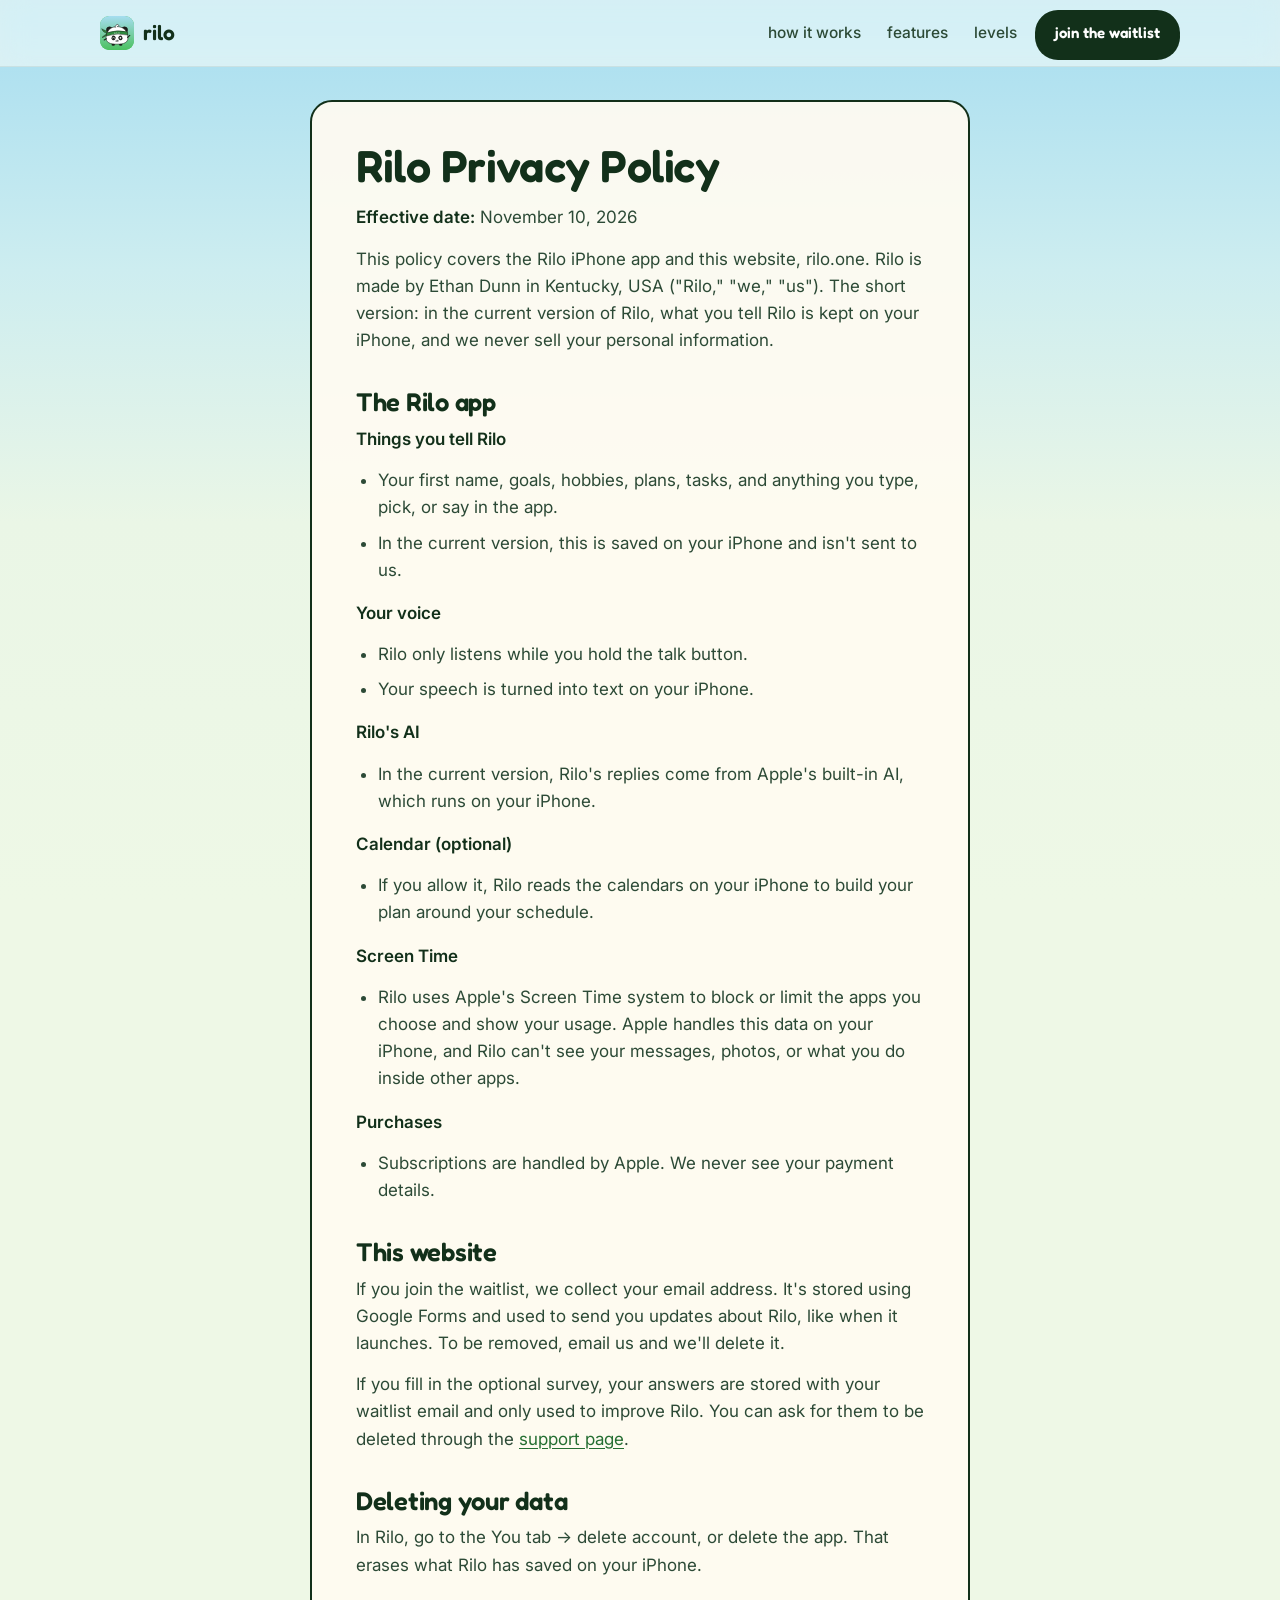
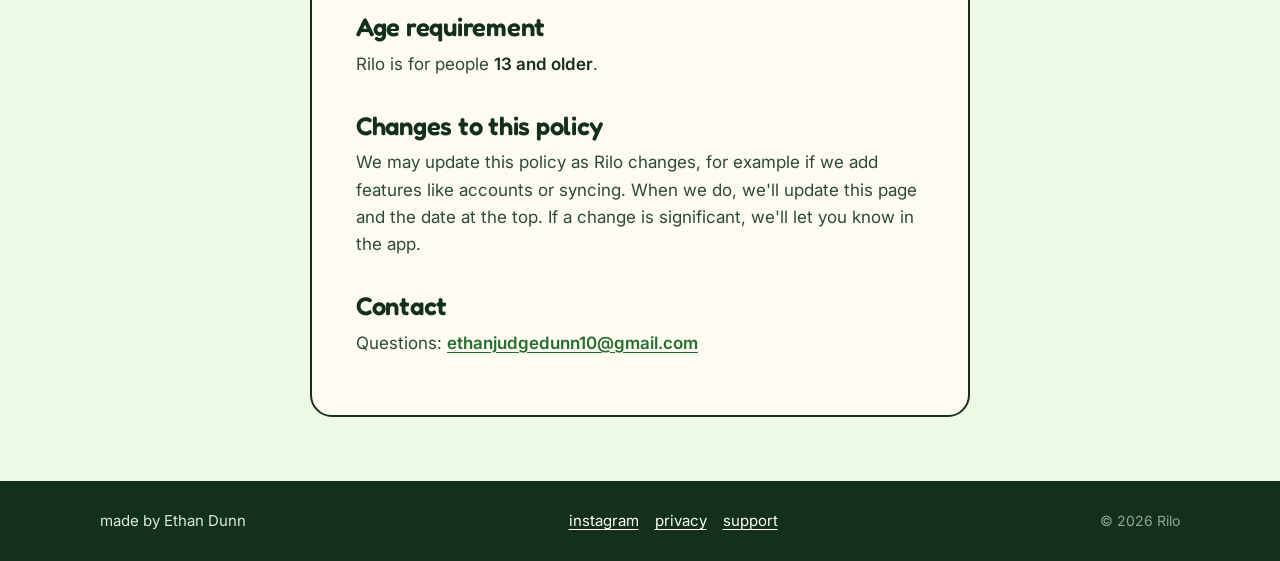
==== commit 34ffa696: "Add optional waitlist survey and /survey page After joining the waitlist, people can answer a short " ====
--- a/privacy/index.html
+++ b/privacy/index.html
@@ -45,7 +45,7 @@
 
 <h1>Rilo Privacy Policy</h1>
 
-<p><strong>Effective date:</strong> November 6, 2026</p>
+<p><strong>Effective date:</strong> November 10, 2026</p>
 
 <p>This policy covers the Rilo iPhone app and this website, rilo.one. Rilo is made by Ethan Dunn in Kentucky, USA ("Rilo," "we," "us"). The short version: in the current version of Rilo, what you tell Rilo is kept on your iPhone, and we never sell your personal information.</p>
 
@@ -85,6 +85,7 @@
 
 <h2>This website</h2>
 <p>If you join the waitlist, we collect your email address. It's stored using Google Forms and used to send you updates about Rilo, like when it launches. To be removed, email us and we'll delete it.</p>
+<p>If you fill in the optional survey, your answers are stored with your waitlist email and only used to improve Rilo. You can ask for them to be deleted through the <a href="/support">support page</a>.</p>
 
 <h2>Deleting your data</h2>
 <p>In Rilo, go to the You tab → delete account, or delete the app. That erases what Rilo has saved on your iPhone.</p>
--- a/css/style.css
+++ b/css/style.css
@@ -469,6 +469,180 @@
   line-height:1.45;color:var(--ink-2);
 }
 .price strong{font-weight:600;color:var(--ink)}
+.price__note{
+  display:block;margin-top:6px;
+  font-family:Inter,sans-serif;font-weight:400;font-size:13.5px;
+  color:#5E7365;
+}
+
+/* ───────────────── the optional survey (js/survey.js) ───────────────── */
+
+/* the offer that replaces the form after a signup */
+.sv-invite{display:flex;flex-direction:column;align-items:center;gap:6px}
+.sv-invite p span{
+  display:block;margin-top:4px;
+  font-size:clamp(1.02rem,3.6vw,1.15rem);font-weight:500;color:var(--ink-2);
+}
+.sv-invite .btn{margin-top:14px;min-width:200px}
+.sv-link{
+  font:inherit;font-size:15px;color:var(--ink-3);
+  background:none;border:0;padding:12px 16px;min-height:44px;
+  text-decoration:underline;text-underline-offset:3px;cursor:pointer;
+}
+.sv-link:hover{color:var(--ink)}
+
+/* the card that holds one question at a time */
+#survey{margin-top:22px;scroll-margin-top:76px}
+.sv{
+  position:relative;
+  max-width:520px;margin-inline:auto;
+  background:var(--card);
+  border:2px solid var(--line);
+  border-radius:var(--radius);
+  box-shadow:0 5px 0 var(--line);
+  padding:14px 16px 8px;
+  text-align:center;
+  scroll-margin-top:76px;
+}
+@media (min-width:620px){.sv{padding:18px 26px 10px}}
+
+.sv__top{display:flex;align-items:center;gap:10px;min-height:44px}
+.sv__back{
+  flex:0 0 auto;
+  width:44px;height:44px;margin-left:-6px;
+  display:grid;place-items:center;
+  color:var(--ink);background:none;border:0;border-radius:50%;
+  cursor:pointer;
+}
+.sv__back:hover{background:rgba(18,48,26,.08)}
+.sv__back[hidden]{display:block !important;visibility:hidden}
+.sv__bar{
+  flex:1 1 auto;height:6px;margin-right:4px;
+  background:rgba(18,48,26,.12);
+  border-radius:999px;overflow:hidden;
+}
+.sv__bar span{
+  display:block;height:100%;width:0;
+  background:var(--green-ink);border-radius:inherit;
+  transition:width .45s var(--ease);
+}
+
+.sv__screen{min-height:380px;display:flex;flex-direction:column}
+.sv__in{display:flex;flex-direction:column;flex:1 1 auto;padding:6px 0 4px}
+.sv__in--fwd{animation:sv-in-fwd .38s var(--ease) both}
+.sv__in--back{animation:sv-in-back .38s var(--ease) both}
+@keyframes sv-in-fwd{from{opacity:0;transform:translateX(28px)}to{opacity:1;transform:none}}
+@keyframes sv-in-back{from{opacity:0;transform:translateX(-28px)}to{opacity:1;transform:none}}
+
+.sv__q{
+  font-size:clamp(1.4rem,5.6vw,1.75rem);line-height:1.18;
+  margin:6px 4px 0;
+}
+.sv__q:focus{outline:none}
+.sv__q label{cursor:inherit}
+.sv__hint{margin:8px 0 0;font-size:14.5px;color:var(--ink-3);transition:color .2s ease}
+.sv__warn{margin:14px 0 -4px;font-size:15px;font-weight:600;color:#8C1D18}
+.sv__warn:empty{display:none}
+.sv__note{margin:8px 0 0;font-size:13.5px;line-height:1.4;color:#6B7D71}
+
+.sv__opts{display:grid;gap:10px;margin-top:18px}
+.sv__opt{
+  position:relative;
+  width:100%;min-height:58px;
+  display:flex;align-items:center;justify-content:center;gap:12px;
+  padding:12px 18px;
+  font-family:Fredoka,sans-serif;font-weight:600;font-size:18px;line-height:1.2;
+  color:var(--ink);
+  background:#fff;
+  border:2px solid var(--line);
+  border-radius:18px;
+  box-shadow:0 4px 0 var(--line);
+  cursor:pointer;
+  -webkit-tap-highlight-color:transparent;
+  transition:transform .12s ease,box-shadow .12s ease,background .15s ease,color .15s ease;
+}
+.sv__opt:active{transform:translateY(3px);box-shadow:0 1px 0 var(--line)}
+@media (hover:hover){.sv__opt:hover{background:#F1F8EC}}
+.sv__opt.is-on,.sv__opt.is-on:hover{background:var(--ink);color:#fff}
+
+/* pick-many: a tick box on the left, text left-aligned */
+.sv__opts--many .sv__opt{justify-content:flex-start;text-align:left}
+.sv__tick{
+  flex:0 0 auto;width:26px;height:26px;
+  display:grid;place-items:center;
+  border:2px solid currentColor;border-radius:8px;
+}
+.sv__tick svg{width:18px;height:18px;opacity:0;transform:scale(.6);transition:opacity .15s ease,transform .2s var(--ease)}
+.sv__opt.is-on .sv__tick{background:#fff;color:var(--ink);border-color:#fff}
+.sv__opt.is-on .sv__tick svg{opacity:1;transform:none}
+.sv__opt.is-nope{animation:sv-nope .35s ease}
+@keyframes sv-nope{20%,60%{translate:-6px 0}40%,80%{translate:6px 0}}
+
+.sv__next{width:100%;margin-top:18px}
+.sv__next:disabled{opacity:.35;cursor:default;transform:none;box-shadow:0 4px 0 var(--line)}
+
+.sv__skip{
+  display:block;margin:6px auto 0;
+  font:inherit;font-size:15px;color:var(--ink-3);
+  background:none;border:0;padding:10px 18px;min-height:44px;
+  text-decoration:underline;text-underline-offset:3px;cursor:pointer;
+}
+.sv__skip:hover{color:var(--ink)}
+
+/* text inputs: 17px so iPhone doesn't zoom in when they're tapped */
+.sv__email{display:flex;flex-direction:column;margin-top:18px}
+.sv__email input,.sv__text{
+  width:100%;
+  font-family:Inter,sans-serif;font-size:17px;color:var(--ink);
+  background:#fff;
+  border:2px solid var(--line);
+  box-shadow:0 4px 0 var(--line);
+}
+.sv__other{
+  width:100%;margin-top:12px;min-height:56px;padding:0 20px;
+  font-family:Inter,sans-serif;font-size:17px;color:var(--ink);
+  background:#fff;border:2px solid var(--line);border-radius:18px;
+  box-shadow:0 4px 0 var(--line);
+}
+.sv__other::placeholder{color:#7D9185}
+.sv__email input{border-radius:999px;padding:0 22px;min-height:56px;text-align:center}
+.sv__text{
+  margin-top:16px;border-radius:18px;padding:14px 16px;
+  resize:vertical;min-height:110px;line-height:1.45;
+}
+.sv__email input::placeholder,.sv__text::placeholder{color:#7D9185}
+.sv__email input[aria-invalid="true"]{border-color:#B3261E}
+.sv__err{margin:12px 0 0;font-size:15px;font-weight:500;color:#8C1D18}
+
+.sv__check{
+  display:flex;align-items:center;gap:12px;
+  margin-top:18px;padding:12px 14px;min-height:58px;
+  text-align:left;font-weight:600;font-size:16px;line-height:1.3;
+  background:rgba(18,48,26,.05);
+  border-radius:16px;cursor:pointer;
+  -webkit-tap-highlight-color:transparent;
+}
+.sv__check input{position:absolute;opacity:0;width:1px;height:1px}
+.sv__box{
+  flex:0 0 auto;width:30px;height:30px;
+  display:grid;place-items:center;
+  background:#fff;border:2px solid var(--line);border-radius:9px;
+  transition:background .15s ease;
+}
+.sv__box svg{width:20px;height:20px;color:#fff;opacity:0;transform:scale(.6);transition:opacity .15s ease,transform .2s var(--ease)}
+.sv__check input:checked + .sv__box{background:var(--ink)}
+.sv__check input:checked + .sv__box svg{opacity:1;transform:none}
+.sv__check input:focus-visible + .sv__box{outline:3px solid var(--ink);outline-offset:3px}
+
+.sv__end{align-items:center;justify-content:center;gap:6px;padding:20px 0 26px}
+.sv__end img{width:clamp(120px,34vw,150px);margin-bottom:8px}
+.sv__end .btn{margin-top:20px}
+
+/* /survey: the page around the card */
+.sv-page{padding:96px 0 64px}
+.sv-page__rilo{width:clamp(96px,24vw,124px);margin:0 auto 10px}
+.sv-page__title{text-align:center;font-size:clamp(1.9rem,7vw,2.6rem)}
+.sv-page__sub{text-align:center;margin:8px auto 20px;color:var(--ink-2);max-width:32ch}
 
 .faq{display:grid;gap:10px;margin-top:30px;text-align:left}
 .q{
